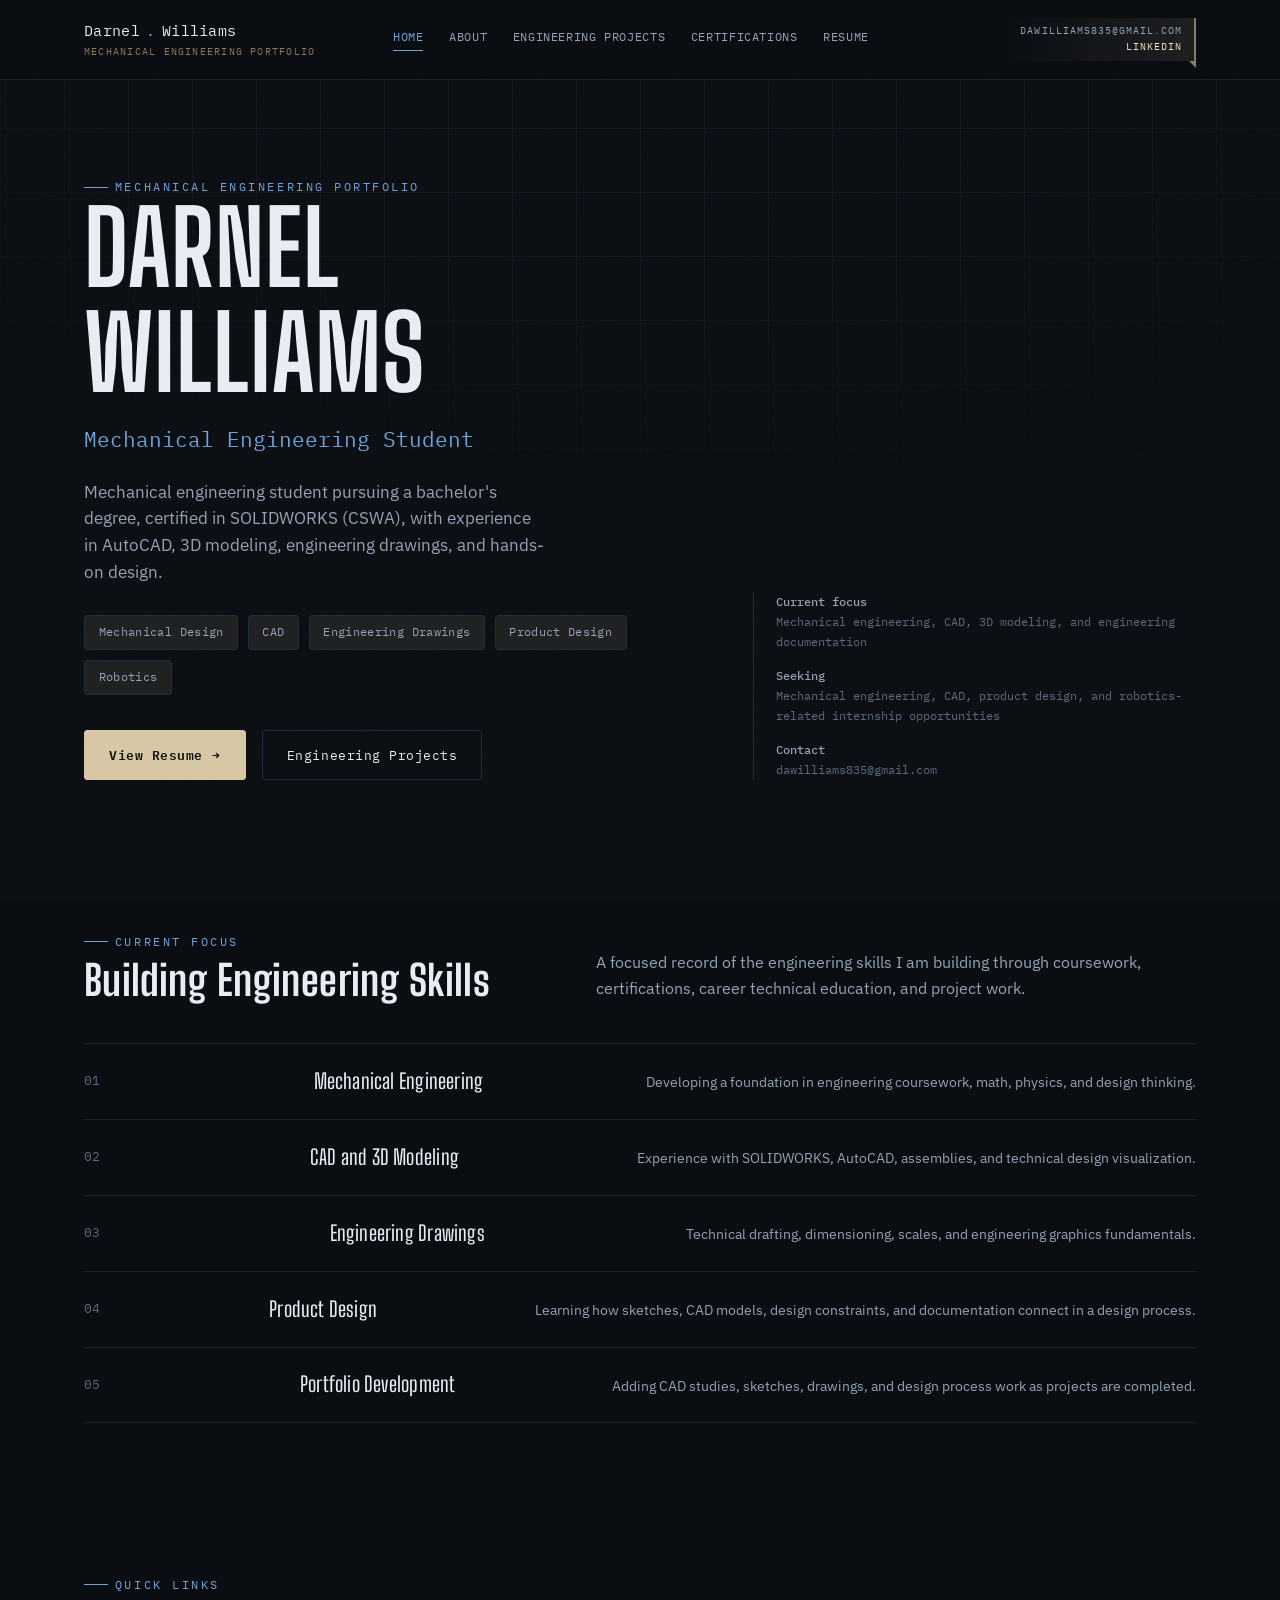
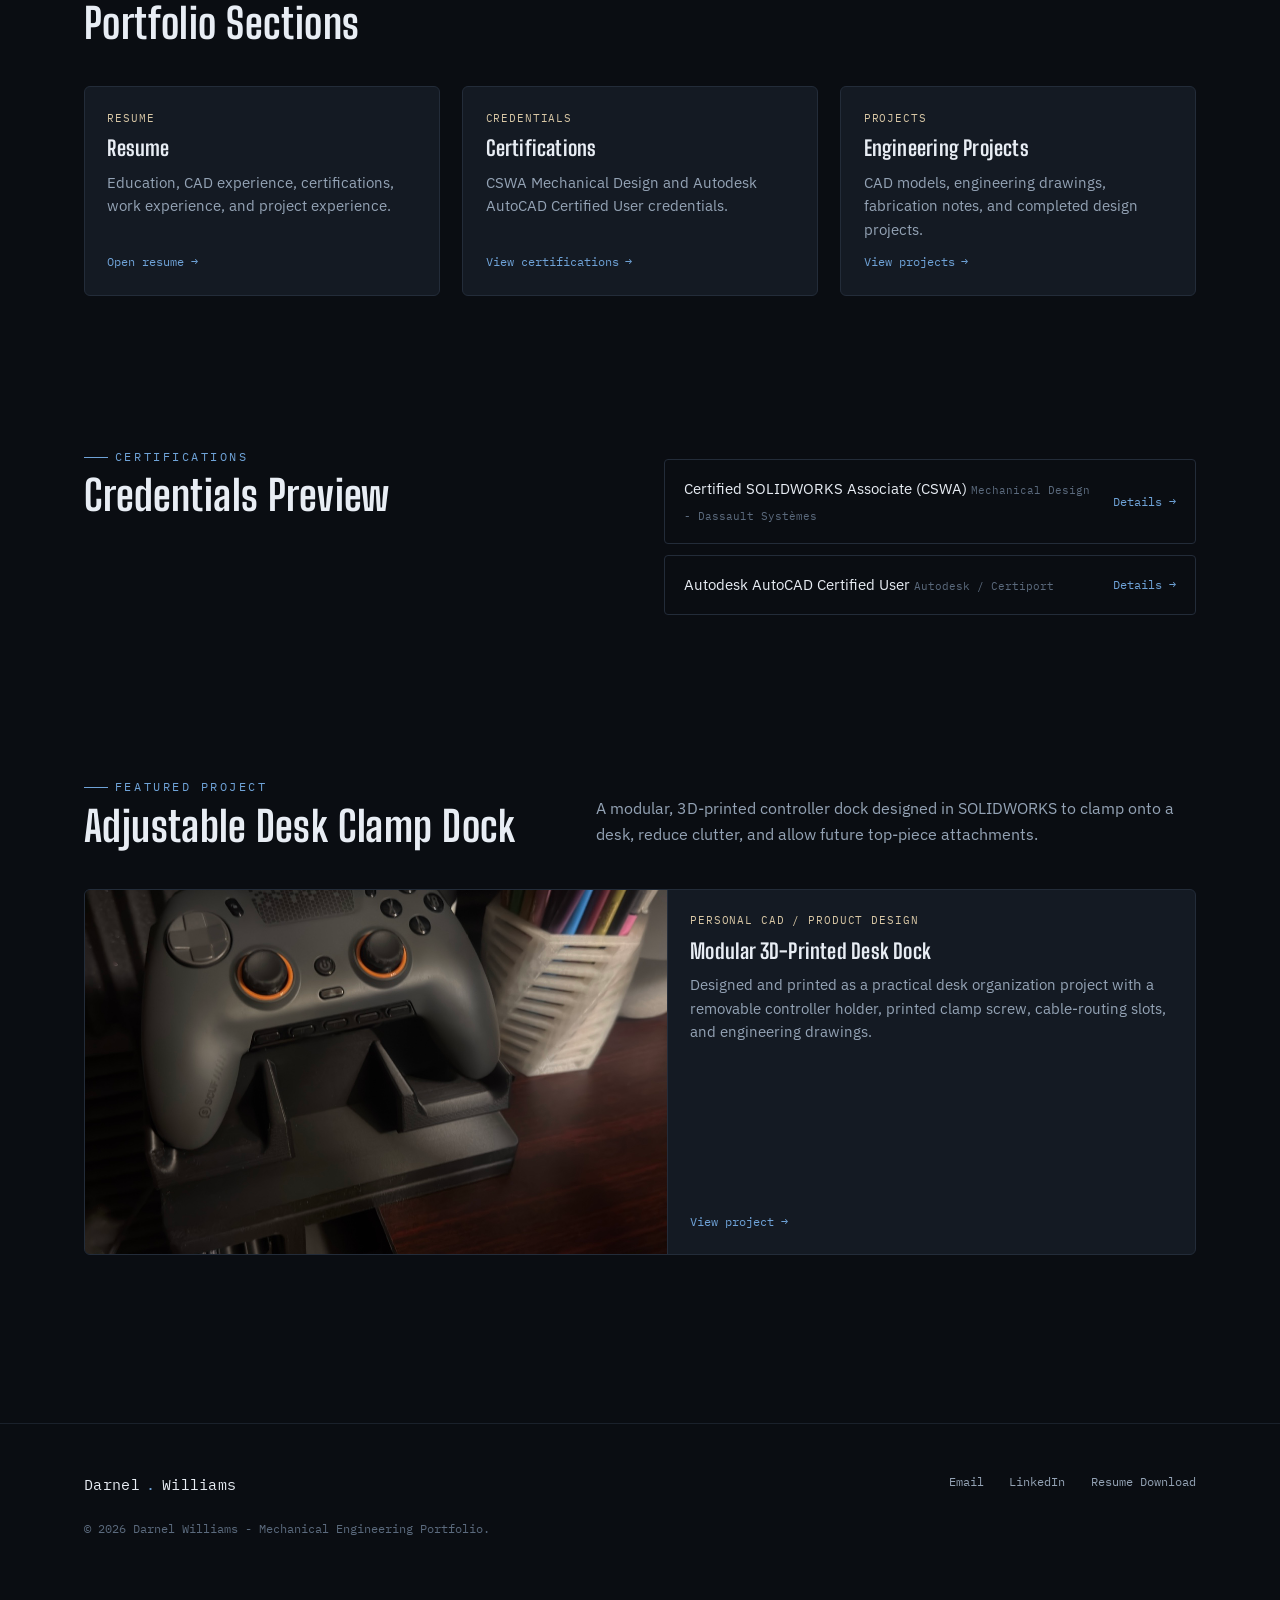
==== index.html @ c531fd27 "Enlarge project showcase images" ====
<!DOCTYPE html>
<html lang="en">
<head>
  <meta charset="UTF-8" />
  <meta name="viewport" content="width=device-width, initial-scale=1.0" />
  <title>Darnel Williams - Mechanical Engineering Portfolio</title>
  <meta name="description" content="Mechanical engineering student portfolio for Darnel Williams, focused on CAD, mechanical design, engineering drawings, product design, and robotics." />
  <link rel="preconnect" href="https://fonts.googleapis.com" />
  <link rel="preconnect" href="https://fonts.gstatic.com" crossorigin />
  <link href="https://fonts.googleapis.com/css2?family=Big+Shoulders:wght@500;600;700&family=IBM+Plex+Sans:wght@400;500;600&family=IBM+Plex+Mono:wght@400;500&display=swap" rel="stylesheet" />
  <link rel="stylesheet" href="css/style.css?v=20260726-project-gallery-2" />
</head>
<body>
  <div class="scroll-progress"></div>

  <header class="site-header">
    <div class="container nav">
      <a class="nav-brand" href="index.html">
        <span class="nav-mark">Darnel<span class="dot">.</span>Williams</span>
        <span class="nav-subtitle">Mechanical Engineering Portfolio</span>
      </a>
      <div class="nav-contact" aria-label="Contact links">
        <a href="mailto:dawilliams835@gmail.com">dawilliams835@gmail.com</a>
        <a href="https://linkedin.com/in/darnelwilliams030106/" target="_blank" rel="noopener">LinkedIn</a>
      </div>
      <nav class="nav-links" id="nav-links">
        <a href="index.html">Home</a>
        <a href="about.html">About</a>
        <a href="projects.html">Engineering Projects</a>
        <a href="certifications.html">Certifications</a>
        <a href="resume.html">Resume</a>
      </nav>
      <button class="nav-toggle" aria-label="Toggle navigation" aria-expanded="false">
        <svg width="18" height="18" viewBox="0 0 18 18" fill="none"><path d="M1 4H17M1 9H17M1 14H17" stroke="currentColor" stroke-width="1.5"/></svg>
      </button>
    </div>
  </header>

  <main>
    <section class="hero">
      <div class="container hero-grid">
        <div>
          <span class="eyebrow reveal">Mechanical Engineering Portfolio</span>
          <h1 class="hero-name reveal reveal-delay-1">Darnel<br />Williams</h1>
          <p class="hero-role reveal reveal-delay-2">Mechanical Engineering Student</p>
          <p class="hero-desc reveal reveal-delay-2">Mechanical engineering student pursuing a bachelor's degree, certified in SOLIDWORKS (CSWA), with experience in AutoCAD, 3D modeling, engineering drawings, and hands-on design.</p>
          <div class="hero-interests reveal reveal-delay-3">
            <span class="chip">Mechanical Design</span>
            <span class="chip">CAD</span>
            <span class="chip">Engineering Drawings</span>
            <span class="chip">Product Design</span>
            <span class="chip">Robotics</span>
          </div>
          <div class="hero-actions reveal reveal-delay-3">
            <a href="resume.html" class="btn btn-primary">View Resume <span class="btn-arrow">&rarr;</span></a>
            <a href="projects.html" class="btn">Engineering Projects</a>
          </div>
        </div>
        <div class="hero-meta reveal reveal-delay-4">
          <div><strong>Current focus</strong>Mechanical engineering, CAD, 3D modeling, and engineering documentation</div>
          <div><strong>Seeking</strong>Mechanical engineering, CAD, product design, and robotics-related internship opportunities</div>
          <div><strong>Contact</strong><a href="mailto:dawilliams835@gmail.com">dawilliams835@gmail.com</a></div>
        </div>
      </div>
    </section>

    <section class="section">
      <div class="container">
        <div class="section-head reveal">
          <div>
            <span class="eyebrow">Current Focus</span>
            <h2 class="section-title">Building Engineering Skills</h2>
          </div>
          <p class="section-lede">A focused record of the engineering skills I am building through coursework, certifications, career technical education, and project work.</p>
        </div>
        <div class="skill-list">
          <div class="skill-row reveal">
            <span class="skill-index">01</span>
            <span class="skill-name">Mechanical Engineering</span>
            <span class="skill-desc">Developing a foundation in engineering coursework, math, physics, and design thinking.</span>
          </div>
          <div class="skill-row reveal">
            <span class="skill-index">02</span>
            <span class="skill-name">CAD and 3D Modeling</span>
            <span class="skill-desc">Experience with SOLIDWORKS, AutoCAD, assemblies, and technical design visualization.</span>
          </div>
          <div class="skill-row reveal">
            <span class="skill-index">03</span>
            <span class="skill-name">Engineering Drawings</span>
            <span class="skill-desc">Technical drafting, dimensioning, scales, and engineering graphics fundamentals.</span>
          </div>
          <div class="skill-row reveal">
            <span class="skill-index">04</span>
            <span class="skill-name">Product Design</span>
            <span class="skill-desc">Learning how sketches, CAD models, design constraints, and documentation connect in a design process.</span>
          </div>
          <div class="skill-row reveal">
            <span class="skill-index">05</span>
            <span class="skill-name">Portfolio Development</span>
            <span class="skill-desc">Adding CAD studies, sketches, drawings, and design process work as projects are completed.</span>
          </div>
        </div>
      </div>
    </section>

    <section class="section">
      <div class="container">
        <div class="section-head reveal">
          <div>
            <span class="eyebrow">Quick Links</span>
            <h2 class="section-title">Portfolio Sections</h2>
          </div>
        </div>
        <div class="card-grid">
          <a class="card reveal" href="resume.html">
            <div class="card-body">
              <span class="card-tag">Resume</span>
              <h3 class="card-title">Resume</h3>
              <p class="card-text">Education, CAD experience, certifications, work experience, and project experience.</p>
              <span class="card-link">Open resume <span class="btn-arrow">&rarr;</span></span>
            </div>
          </a>
          <a class="card reveal reveal-delay-1" href="certifications.html">
            <div class="card-body">
              <span class="card-tag">Credentials</span>
              <h3 class="card-title">Certifications</h3>
              <p class="card-text">CSWA Mechanical Design and Autodesk AutoCAD Certified User credentials.</p>
              <span class="card-link">View certifications <span class="btn-arrow">&rarr;</span></span>
            </div>
          </a>
          <a class="card reveal reveal-delay-2" href="projects.html">
            <div class="card-body">
              <span class="card-tag">Projects</span>
              <h3 class="card-title">Engineering Projects</h3>
              <p class="card-text">CAD models, engineering drawings, fabrication notes, and completed design projects.</p>
              <span class="card-link">View projects <span class="btn-arrow">&rarr;</span></span>
            </div>
          </a>
        </div>
      </div>
    </section>

    <section class="section">
      <div class="container two-col">
        <div class="reveal">
          <span class="eyebrow">Certifications</span>
          <h2 class="section-title">Credentials Preview</h2>
        </div>
        <div class="download-list reveal reveal-delay-1">
          <a class="download-row" href="certifications.html">
            <span>
              <span class="download-name">Certified SOLIDWORKS Associate (CSWA)</span>
              <span class="download-meta">Mechanical Design - Dassault Syst&egrave;mes</span>
            </span>
            <span class="download-link">Details &rarr;</span>
          </a>
          <a class="download-row" href="certifications.html">
            <span>
              <span class="download-name">Autodesk AutoCAD Certified User</span>
              <span class="download-meta">Autodesk / Certiport</span>
            </span>
            <span class="download-link">Details &rarr;</span>
          </a>
        </div>
      </div>
    </section>

    <section class="section">
      <div class="container">
        <div class="section-head reveal">
          <div>
            <span class="eyebrow">Featured Project</span>
            <h2 class="section-title">Adjustable Desk Clamp Dock</h2>
          </div>
          <p class="section-lede">A modular, 3D-printed controller dock designed in SOLIDWORKS to clamp onto a desk, reduce clutter, and allow future top-piece attachments.</p>
        </div>
        <a class="card project-card-wide reveal" href="projects.html">
          <div class="card-media">
            <img src="assets/images/projects/adjustable-desk-clamp-dock/controller-dock-in-use.jpeg" alt="3D printed adjustable desk clamp dock holding a game controller" />
          </div>
          <div class="card-body">
            <span class="card-tag">Personal CAD / Product Design</span>
            <h3 class="card-title">Modular 3D-Printed Desk Dock</h3>
            <p class="card-text">Designed and printed as a practical desk organization project with a removable controller holder, printed clamp screw, cable-routing slots, and engineering drawings.</p>
            <span class="card-link">View project <span class="btn-arrow">&rarr;</span></span>
          </div>
        </a>
      </div>
    </section>
  </main>

  <footer class="site-footer">
    <div class="container footer-grid">
      <div>
        <div class="nav-mark">Darnel<span class="dot">.</span>Williams</div>
        <p class="footer-note">&copy; <span id="year"></span> Darnel Williams - Mechanical Engineering Portfolio.</p>
      </div>
      <div class="footer-links">
        <a href="mailto:dawilliams835@gmail.com">Email</a>
        <a href="https://linkedin.com/in/darnelwilliams030106/" target="_blank" rel="noopener">LinkedIn</a>
        <a href="assets/resume/resume.pdf?v=20260710-kcc-update" download>Resume Download</a>
      </div>
    </div>
  </footer>

  <script src="js/main.js?v=20260726-project-gallery-2"></script>
  <script>document.getElementById("year").textContent = new Date().getFullYear();</script>
</body>
</html>
---- css/style.css ----
/* ============================================================
   Portfolio design system
   Fonts: Big Shoulders (display/technical), IBM Plex Sans (body),
          IBM Plex Mono (labels, data, code)
   ============================================================ */

:root {
  --bg: #0a0d12;
  --bg-raised: #10141b;
  --bg-panel: #141a23;
  --bg-panel-hover: #182029;
  --border: #232c39;
  --border-soft: #1a212b;
  --text: #e8edf4;
  --text-dim: #94a3b5;
  --text-faint: #5b6a7d;
  --accent: #6fa3d8;
  --accent-bright: #9cc4ec;
  --accent-dim: #35526e;
  --accent-wash: rgba(111, 163, 216, 0.08);
  --accent-wash-strong: rgba(111, 163, 216, 0.16);
  --sand: #d8c7a5;
  --sand-bright: #efe1c5;
  --sand-dim: #8d7b5d;
  --sand-wash: rgba(216, 199, 165, 0.1);
  --amber: #d3a86a;
  --danger: #d87f7f;

  --font-display: "Big Shoulders", "Arial Narrow", sans-serif;
  --font-body: "IBM Plex Sans", -apple-system, sans-serif;
  --font-mono: "IBM Plex Mono", "SFMono-Regular", monospace;

  --max-width: 1240px;
  --gutter: clamp(1.5rem, 5vw, 4rem);

  --ease: cubic-bezier(0.16, 1, 0.3, 1);
}

* { box-sizing: border-box; }
html { scroll-behavior: smooth; }

body {
  margin: 0;
  background: var(--bg);
  color: var(--text);
  font-family: var(--font-body);
  font-size: 16px;
  line-height: 1.6;
  -webkit-font-smoothing: antialiased;
  overflow-x: hidden;
}
body.lightbox-open { overflow: hidden; }

/* Fixed blueprint grid + grain overlay */
body::before {
  content: "";
  position: fixed;
  inset: 0;
  z-index: 0;
  pointer-events: none;
  background-image:
    linear-gradient(var(--border-soft) 1px, transparent 1px),
    linear-gradient(90deg, var(--border-soft) 1px, transparent 1px);
  background-size: 64px 64px;
  mask-image: radial-gradient(ellipse 90% 70% at 50% 0%, black 40%, transparent 85%);
  opacity: 0.5;
}

body::after {
  content: "";
  position: fixed;
  inset: 0;
  z-index: 1;
  pointer-events: none;
  opacity: 0.035;
  background-image: url("data:image/svg+xml,%3Csvg xmlns='http://www.w3.org/2000/svg' width='120' height='120'%3E%3Cfilter id='n'%3E%3CfeTurbulence type='fractalNoise' baseFrequency='0.9' numOctaves='2' stitchTiles='stitch'/%3E%3C/filter%3E%3Crect width='100%25' height='100%25' filter='url(%23n)'/%3E%3C/svg%3E");
}

::selection { background: var(--accent-dim); color: var(--text); }

a { color: inherit; text-decoration: none; }

h1, h2, h3, h4 {
  font-family: var(--font-display);
  font-weight: 600;
  letter-spacing: 0.01em;
  margin: 0;
  line-height: 1.02;
}

p { margin: 0; }

img { max-width: 100%; display: block; }

.container {
  max-width: var(--max-width);
  margin: 0 auto;
  padding-inline: var(--gutter);
  position: relative;
  z-index: 2;
}

/* ---------- Utility ---------- */
.eyebrow {
  display: inline-flex;
  align-items: center;
  gap: 0.6em;
  font-family: var(--font-mono);
  font-size: 0.72rem;
  letter-spacing: 0.22em;
  text-transform: uppercase;
  color: var(--accent);
}
.eyebrow::before {
  content: "";
  width: 24px;
  height: 1px;
  background: var(--accent);
  display: inline-block;
}

.text-dim { color: var(--text-dim); }

.reveal {
  opacity: 0;
  transform: translateY(18px);
  transition: opacity 0.7s var(--ease), transform 0.7s var(--ease);
}
.reveal.is-visible { opacity: 1; transform: translateY(0); }
.reveal-delay-1 { transition-delay: 0.08s; }
.reveal-delay-2 { transition-delay: 0.16s; }
.reveal-delay-3 { transition-delay: 0.24s; }
.reveal-delay-4 { transition-delay: 0.32s; }

/* ---------- Buttons ---------- */
.btn {
  display: inline-flex;
  align-items: center;
  gap: 0.6rem;
  font-family: var(--font-mono);
  font-size: 0.82rem;
  letter-spacing: 0.04em;
  padding: 0.85rem 1.5rem;
  border-radius: 3px;
  border: 1px solid var(--border);
  background: transparent;
  color: var(--text);
  cursor: pointer;
  transition: border-color 0.3s var(--ease), background 0.3s var(--ease), transform 0.2s var(--ease);
  white-space: nowrap;
}
.btn:hover { border-color: var(--accent); background: var(--accent-wash); transform: translateY(-1px); }
.btn:active { transform: translateY(0); }
.btn-primary { background: var(--sand); border-color: var(--sand); color: #11100d; font-weight: 600; }
.btn-primary:hover { background: var(--sand-bright); border-color: var(--sand-bright); }
.btn-arrow { transition: transform 0.3s var(--ease); }
.btn:hover .btn-arrow { transform: translateX(3px); }

/* ---------- Nav ---------- */
.site-header {
  position: sticky;
  top: 0;
  z-index: 50;
  backdrop-filter: blur(14px);
  background: rgba(10, 13, 18, 0.72);
  border-bottom: 1px solid var(--border-soft);
}
.nav {
  display: grid;
  grid-template-columns: minmax(190px, 0.75fr) minmax(420px, 1.35fr) minmax(220px, 0.8fr);
  grid-template-areas: "brand links contact";
  align-items: center;
  column-gap: clamp(1rem, 2.4vw, 2.2rem);
  padding-block: 1.1rem;
}
.nav-mark {
  font-family: var(--font-mono);
  font-size: 0.95rem;
  letter-spacing: 0.02em;
  display: flex;
  align-items: baseline;
  gap: 0.4rem;
}
.nav-mark .dot { color: var(--accent); }
.nav-brand {
  grid-area: brand;
  display: flex;
  flex-direction: column;
  gap: 0.15rem;
}
.nav-subtitle {
  font-family: var(--font-mono);
  font-size: 0.64rem;
  letter-spacing: 0.12em;
  text-transform: uppercase;
  color: var(--sand-dim);
}
.nav-contact {
  grid-area: contact;
  justify-self: end;
  position: relative;
  display: flex;
  flex-direction: column;
  gap: 0.2rem;
  font-family: var(--font-mono);
  font-size: 0.64rem;
  letter-spacing: 0.1em;
  text-transform: uppercase;
  color: var(--sand-bright);
  line-height: 1.25;
  text-align: right;
  padding: 0.46rem 0.75rem 0.46rem 1rem;
  border-right: 2px solid var(--sand-dim);
  background: linear-gradient(90deg, transparent, var(--sand-wash));
}
.nav-contact::before {
  content: "";
  position: absolute;
  right: -2px;
  bottom: -7px;
  border-top: 7px solid var(--sand-dim);
  border-left: 7px solid transparent;
}
.nav-contact a {
  transition: color 0.25s;
  white-space: nowrap;
}
.nav-contact a:first-child { color: var(--text-dim); }
.nav-contact a:last-child { color: var(--sand-bright); }
.nav-contact a:hover { color: var(--text); }
.nav-links {
  grid-area: links;
  display: flex;
  justify-content: center;
  gap: clamp(1rem, 2vw, 2.1rem);
  font-family: var(--font-mono);
  font-size: 0.78rem;
  letter-spacing: 0.05em;
  text-transform: uppercase;
}
.nav-links a {
  position: relative;
  color: var(--text-dim);
  padding-bottom: 4px;
  transition: color 0.25s;
}
.nav-links a::after {
  content: "";
  position: absolute;
  left: 0; bottom: 0;
  width: 0; height: 1px;
  background: var(--accent);
  transition: width 0.3s var(--ease);
}
.nav-links a:hover { color: var(--text); }
.nav-links a:hover::after { width: 100%; }
.nav-links a.active { color: var(--accent); }
.nav-links a.active::after { width: 100%; }

.nav-toggle {
  display: none;
  background: none;
  border: 1px solid var(--border);
  border-radius: 3px;
  width: 40px; height: 40px;
  color: var(--text);
  cursor: pointer;
  align-items: center;
  justify-content: center;
}

@media (max-width: 860px) {
  .site-header {
    z-index: 1000;
    background: rgba(10, 13, 18, 0.94);
  }
  .nav-backdrop {
    position: fixed;
    z-index: 900;
    top: var(--nav-menu-top, 112px);
    right: 0;
    bottom: 0;
    left: 0;
    pointer-events: none;
    opacity: 0;
    background: rgba(10, 13, 18, 0.62);
    background-image:
      linear-gradient(rgba(26, 33, 43, 0.58) 1px, transparent 1px),
      linear-gradient(90deg, rgba(26, 33, 43, 0.58) 1px, transparent 1px);
    background-size: 64px 64px;
    backdrop-filter: blur(18px) saturate(120%);
    -webkit-backdrop-filter: blur(18px) saturate(120%);
    transition: opacity 0.25s var(--ease);
  }
  .nav-backdrop.open {
    pointer-events: auto;
    opacity: 1;
  }
  .nav-toggle { display: flex; }
  body.nav-open { overflow: hidden; }
  body.nav-open .site-header { background: #0a0d12; }
  .nav {
    display: flex;
    align-items: flex-start;
    gap: 1rem;
  }
  .nav-contact {
    order: 3;
    width: 100%;
    flex-direction: row;
    flex-wrap: wrap;
    margin: -0.4rem 0 0;
    font-size: 0.66rem;
    text-align: left;
    border-right: 0;
    border-left: 2px solid var(--sand-dim);
    padding-left: 0.75rem;
  }
  .nav-contact::before { display: none; }
  .nav-links {
    position: fixed;
    z-index: 1001;
    top: var(--nav-menu-top, 112px);
    right: 0;
    bottom: 0;
    left: 0;
    background: transparent;
    backdrop-filter: blur(18px);
    -webkit-backdrop-filter: blur(18px);
    flex-direction: column;
    justify-content: flex-start;
    align-items: flex-start;
    padding: 2rem var(--gutter);
    gap: 1.6rem;
    font-size: 1.1rem;
    transform: translateX(100%);
    transition: transform 0.4s var(--ease);
    border-top: 1px solid var(--border);
    box-shadow: -18px 0 60px rgba(0, 0, 0, 0.45);
  }
  .nav-links a {
    width: 100%;
    padding: 0.9rem 1rem;
    position: relative;
    z-index: 2;
    border: 1px solid var(--border);
    border-radius: 6px;
    background: rgba(20, 26, 35, 0.88);
    box-shadow: 0 14px 32px rgba(0, 0, 0, 0.32);
  }
  .nav-links.open { transform: translateX(0); }
}

/* ---------- Footer ---------- */
.site-footer {
  border-top: 1px solid var(--border-soft);
  padding-block: 3rem;
  margin-top: 6rem;
}
.footer-grid {
  display: flex;
  flex-wrap: wrap;
  gap: 2rem;
  justify-content: space-between;
  align-items: flex-start;
}
.footer-links {
  display: flex;
  gap: 1.6rem;
  font-family: var(--font-mono);
  font-size: 0.78rem;
  color: var(--text-dim);
}
.footer-links a:hover { color: var(--accent); }
.footer-note {
  font-family: var(--font-mono);
  font-size: 0.72rem;
  color: var(--text-faint);
  margin-top: 1.5rem;
}

/* ---------- Hero ---------- */
.hero {
  padding-top: clamp(4rem, 10vh, 7rem);
  padding-bottom: clamp(3rem, 8vh, 5rem);
  position: relative;
}
.hero-grid {
  display: grid;
  grid-template-columns: 1.4fr 1fr;
  gap: 3rem;
  align-items: end;
}
.hero-name {
  font-size: clamp(3.2rem, 8vw, 6.4rem);
  text-transform: uppercase;
  letter-spacing: 0.01em;
}
.hero-role {
  font-family: var(--font-mono);
  font-size: clamp(1rem, 2vw, 1.3rem);
  color: var(--accent);
  margin-top: 1.1rem;
}
.hero-desc {
  max-width: 46ch;
  color: var(--text-dim);
  margin-top: 1.4rem;
  font-size: 1.05rem;
}
.hero-interests {
  display: flex;
  flex-wrap: wrap;
  gap: 0.6rem;
  margin-top: 1.8rem;
}
.chip {
  font-family: var(--font-mono);
  font-size: 0.74rem;
  letter-spacing: 0.03em;
  padding: 0.45rem 0.85rem;
  border: 1px solid var(--border);
  border-radius: 3px;
  color: var(--text-dim);
  background: var(--sand-wash);
  transition: border-color 0.25s, color 0.25s;
}
.chip:hover { border-color: var(--sand); color: var(--sand-bright); }
.hero-actions {
  display: flex;
  gap: 1rem;
  margin-top: 2.2rem;
  flex-wrap: wrap;
}
.hero-meta {
  font-family: var(--font-mono);
  font-size: 0.78rem;
  color: var(--text-faint);
  border-left: 1px solid var(--border);
  padding-left: 1.4rem;
  display: flex;
  flex-direction: column;
  gap: 0.9rem;
}
.hero-meta strong { color: var(--text-dim); display: block; font-weight: 500; }

@media (max-width: 860px) {
  .hero-grid { grid-template-columns: 1fr; }
  .hero-meta { border-left: none; border-top: 1px solid var(--border); padding-left: 0; padding-top: 1.2rem; flex-direction: row; flex-wrap: wrap; gap: 1.6rem; }
}

/* ---------- Section shells ---------- */
section { position: relative; z-index: 2; }
.section {
  padding-block: clamp(3.5rem, 8vh, 6rem);
}
.section-head {
  display: flex;
  justify-content: space-between;
  align-items: flex-end;
  gap: 2rem;
  margin-bottom: 2.6rem;
  flex-wrap: wrap;
}
.section-title {
  font-size: clamp(1.9rem, 3.4vw, 2.6rem);
  margin-top: 0.5rem;
}
.section-lede {
  max-width: 60ch;
  color: var(--text-dim);
}

/* ---------- Cards / grid ---------- */
.card-grid {
  display: grid;
  grid-template-columns: repeat(auto-fill, minmax(300px, 1fr));
  gap: 1.4rem;
}
.card {
  background: var(--bg-panel);
  border: 1px solid var(--border);
  border-radius: 6px;
  overflow: hidden;
  transition: transform 0.35s var(--ease), border-color 0.35s var(--ease), box-shadow 0.35s var(--ease);
  display: flex;
  flex-direction: column;
}
.card:hover {
  transform: translateY(-4px);
  border-color: var(--accent-dim);
  box-shadow: 0 20px 40px -20px rgba(0,0,0,0.5);
}
.card-media {
  aspect-ratio: 16/10;
  background: var(--bg-raised);
  border-bottom: 1px solid var(--border);
  overflow: hidden;
  position: relative;
}
.card-media img { width: 100%; height: 100%; object-fit: cover; transition: transform 0.6s var(--ease); }
.card:hover .card-media img { transform: scale(1.05); }
.card-media-empty {
  width: 100%;
  height: 100%;
  display: grid;
  place-items: center;
  font-family: var(--font-mono);
  font-size: 0.8rem;
  color: var(--text-faint);
}
.card-body { padding: 1.4rem; display: flex; flex-direction: column; gap: 0.7rem; flex: 1; }
.card-tag {
  font-family: var(--font-mono);
  font-size: 0.68rem;
  letter-spacing: 0.08em;
  text-transform: uppercase;
  color: var(--sand);
}
.card-title { font-size: 1.3rem; }
.card-text { color: var(--text-dim); font-size: 0.92rem; flex: 1; }
.card-foot {
  display: flex;
  justify-content: space-between;
  align-items: center;
  margin-top: 0.4rem;
  font-family: var(--font-mono);
  font-size: 0.72rem;
  color: var(--text-faint);
}
.card-link {
  display: inline-flex;
  align-items: center;
  gap: 0.4rem;
  color: var(--accent);
  font-family: var(--font-mono);
  font-size: 0.78rem;
}
.card:hover .card-link .btn-arrow { transform: translateX(3px); }
.project-card-wide {
  display: grid;
  grid-template-columns: minmax(0, 1.05fr) minmax(320px, 0.95fr);
  align-items: stretch;
}
.project-card-wide .card-media {
  min-height: 320px;
  border-bottom: 0;
  border-right: 1px solid var(--border);
}
.project-card-wide .card-body {
  justify-content: center;
}

.tag-row { display: flex; flex-wrap: wrap; gap: 0.4rem; }
.tag-pill {
  font-family: var(--font-mono);
  font-size: 0.66rem;
  letter-spacing: 0.03em;
  padding: 0.25rem 0.55rem;
  border: 1px solid var(--border);
  border-radius: 3px;
  color: var(--text-faint);
}

/* ---------- Skills ---------- */
.skill-list { border-top: 1px solid var(--border-soft); }
.skill-row {
  display: grid;
  grid-template-columns: 2fr 3fr auto;
  gap: 1.5rem;
  align-items: center;
  padding: 1.3rem 0;
  border-bottom: 1px solid var(--border-soft);
  transition: background 0.3s;
}
.skill-row:hover { background: var(--accent-wash); }
.skill-name { font-family: var(--font-display); font-size: 1.3rem; letter-spacing: 0.01em; }
.skill-desc { color: var(--text-dim); font-size: 0.9rem; }
.skill-index { font-family: var(--font-mono); color: var(--text-faint); font-size: 0.8rem; }

@media (max-width: 700px) {
  .skill-row { grid-template-columns: 1fr; gap: 0.4rem; }
}

/* ---------- Filters ---------- */
.filter-bar {
  display: flex;
  flex-wrap: wrap;
  gap: 0.6rem;
  margin-bottom: 2.2rem;
}
.filter-btn {
  font-family: var(--font-mono);
  font-size: 0.74rem;
  letter-spacing: 0.03em;
  padding: 0.5rem 0.95rem;
  border: 1px solid var(--border);
  border-radius: 3px;
  background: transparent;
  color: var(--text-dim);
  cursor: pointer;
  transition: all 0.25s var(--ease);
}
.filter-btn:hover { border-color: var(--accent); color: var(--text); }
.filter-btn.active { background: var(--accent); border-color: var(--accent); color: #061019; font-weight: 600; }

/* ---------- Empty state ---------- */
.empty-state {
  border: 1px dashed var(--border);
  border-radius: 6px;
  padding: 3rem 2rem;
  text-align: center;
  color: var(--text-faint);
  font-size: 0.9rem;
}
.empty-state h3 {
  font-family: var(--font-display);
  color: var(--text);
  font-size: 1.5rem;
  margin-bottom: 0.7rem;
}
.empty-state p {
  color: var(--text-dim);
  max-width: 58ch;
  margin: 0 auto;
}

/* ---------- Page intro (sub-pages) ---------- */
.page-intro { padding-top: clamp(3rem, 8vh, 5rem); padding-bottom: 1rem; }
.page-title { font-size: clamp(2.4rem, 6vw, 4rem); text-transform: uppercase; margin-top: 0.6rem; }
.page-desc { max-width: 60ch; color: var(--text-dim); margin-top: 1.2rem; }

/* ---------- Certification cards ---------- */
.cert-card {
  background: var(--bg-panel);
  border: 1px solid var(--border);
  border-radius: 6px;
  padding: 1.6rem;
  transition: border-color 0.3s, transform 0.3s var(--ease);
  display: flex;
  flex-direction: column;
  gap: 0.9rem;
}
.cert-card:hover { border-color: var(--sand-dim); transform: translateY(-3px); }
.cert-status {
  display: inline-flex;
  align-items: center;
  gap: 0.5rem;
  font-family: var(--font-mono);
  font-size: 0.68rem;
  letter-spacing: 0.06em;
  text-transform: uppercase;
  color: var(--text-faint);
}
.cert-status .dot { width: 6px; height: 6px; border-radius: 50%; background: var(--text-faint); }
.cert-status.earned .dot { background: var(--accent); }
.cert-status.earned { color: var(--accent); }
.cert-status.progress .dot { background: var(--amber); }
.cert-status.progress { color: var(--amber); }
.cert-title { font-family: var(--font-display); font-size: 1.5rem; }
.cert-issuer { font-family: var(--font-mono); font-size: 0.8rem; color: var(--text-dim); }
.cert-meta { font-family: var(--font-mono); font-size: 0.76rem; color: var(--text-faint); }
.cert-desc { color: var(--text-dim); font-size: 0.9rem; }
.cert-foot { display: flex; justify-content: space-between; align-items: center; margin-top: auto; padding-top: 0.6rem; border-top: 1px solid var(--border-soft); font-family: var(--font-mono); font-size: 0.72rem; color: var(--text-faint); }
.cert-badge { min-height: 270px; display: flex; align-items: center; }
.cert-link-disabled { color: var(--text-faint); }
.cert-media {
  width: min(180px, 70%);
  align-self: center;
  margin-bottom: 0.3rem;
  padding: 0.6rem;
  border: 1px solid var(--border-soft);
  border-radius: 6px;
  background: #f7f5ef;
}
.cert-media img {
  width: 100%;
  height: auto;
  object-fit: contain;
}
.cert-media-wide {
  width: 100%;
  max-width: 320px;
  padding: 0.35rem;
}

/* ---------- Drawing / gallery items ---------- */
.gallery-grid {
  display: grid;
  grid-template-columns: repeat(auto-fill, minmax(260px, 1fr));
  gap: 1.2rem;
}
.gallery-item {
  border: 1px solid var(--border);
  border-radius: 6px;
  overflow: hidden;
  background: var(--bg-panel);
}
.gallery-item .media { aspect-ratio: 4/3; background: var(--bg-raised); overflow: hidden; }
.gallery-item img { width: 100%; height: 100%; object-fit: cover; }
.gallery-caption { padding: 0.9rem 1.1rem; display: flex; justify-content: space-between; align-items: center; gap: 0.6rem; }
.gallery-caption .name { font-size: 0.88rem; }
.gallery-caption .dl { font-family: var(--font-mono); font-size: 0.7rem; color: var(--accent); white-space: nowrap; }

.resume-preview {
  display: block;
  width: min(920px, 100%);
  margin-inline: auto;
  padding: clamp(0.6rem, 2vw, 1rem);
  border: 1px solid var(--border);
  border-radius: 6px;
  background: var(--bg-panel);
}
.resume-preview img {
  display: block;
  width: 100%;
  height: auto;
  background: #fff;
  box-shadow: 0 24px 50px rgba(0, 0, 0, 0.32);
}

/* ---------- Timeline (About) ---------- */
.timeline { border-left: 1px solid var(--border); padding-left: 2rem; display: flex; flex-direction: column; gap: 2.4rem; margin-top: 1rem; }
.timeline-item { position: relative; }
.timeline-item::before {
  content: "";
  position: absolute;
  left: -2.02rem;
  top: 0.3rem;
  width: 9px; height: 9px;
  border-radius: 50%;
  background: var(--bg);
  border: 2px solid var(--accent);
}
.timeline-date { font-family: var(--font-mono); font-size: 0.74rem; color: var(--accent); letter-spacing: 0.04em; }
.timeline-title { font-size: 1.25rem; margin-top: 0.4rem; font-family: var(--font-display); }
.timeline-org { color: var(--text-dim); font-size: 0.9rem; margin-top: 0.2rem; }
.timeline-desc { color: var(--text-dim); font-size: 0.92rem; margin-top: 0.5rem; max-width: 60ch; }
.about-split {
  display: grid;
  grid-template-columns: minmax(0, 0.9fr) minmax(0, 1.1fr);
  gap: clamp(2rem, 5vw, 4.5rem);
  align-items: start;
}
.about-split .section-head { margin-bottom: 1.2rem; }

/* ---------- Contact ---------- */
.contact-grid {
  display: grid;
  grid-template-columns: 1fr 1fr;
  gap: 3rem;
}
.contact-list { display: flex; flex-direction: column; }
.contact-row {
  display: flex;
  justify-content: space-between;
  align-items: center;
  padding: 1.3rem 0;
  border-bottom: 1px solid var(--border-soft);
  transition: padding-left 0.3s var(--ease), color 0.3s;
}
.contact-row:hover { padding-left: 0.6rem; color: var(--accent-bright); }
.contact-label { font-family: var(--font-mono); font-size: 0.72rem; color: var(--text-faint); letter-spacing: 0.05em; text-transform: uppercase; }
.contact-value { font-size: 1.05rem; }

.form-field { display: flex; flex-direction: column; gap: 0.5rem; margin-bottom: 1.3rem; }
.form-field label { font-family: var(--font-mono); font-size: 0.72rem; color: var(--text-faint); letter-spacing: 0.05em; text-transform: uppercase; }
.form-field input, .form-field textarea {
  background: var(--bg-panel);
  border: 1px solid var(--border);
  border-radius: 4px;
  padding: 0.85rem 1rem;
  color: var(--text);
  font-family: var(--font-body);
  font-size: 0.95rem;
  transition: border-color 0.25s;
}
.form-field input:focus, .form-field textarea:focus { outline: none; border-color: var(--accent); }
.form-field textarea { resize: vertical; min-height: 130px; }
.form-note { font-family: var(--font-mono); font-size: 0.72rem; color: var(--text-faint); margin-top: 0.8rem; }
.form-success { display: none; border: 1px solid var(--accent-dim); background: var(--accent-wash); border-radius: 4px; padding: 1.1rem 1.2rem; font-family: var(--font-mono); font-size: 0.85rem; color: var(--accent-bright); margin-top: 1.2rem; }
.form-success.show { display: block; }

@media (max-width: 860px) {
  .contact-grid { grid-template-columns: 1fr; }
}

/* ---------- Project detail template ---------- */
.project-hero {
  padding-top: clamp(3rem, 8vh, 5rem);
  display: grid;
  grid-template-columns: 1.3fr 1fr;
  gap: 3rem;
  align-items: start;
}
.project-hero-media {
  margin: 0;
  aspect-ratio: 4/3;
  background: var(--bg-panel);
  border: 1px solid var(--border);
  border-radius: 6px;
  overflow: hidden;
}
.project-hero-media img { width: 100%; height: 100%; object-fit: cover; }
.project-feature {
  max-width: 1380px;
  display: grid;
  grid-template-columns: minmax(360px, 0.72fr) minmax(620px, 1.28fr);
  gap: clamp(2rem, 4vw, 3.6rem);
  align-items: center;
}
.project-visual-stack {
  display: grid;
  grid-template-columns: minmax(0, 1fr) minmax(210px, 0.5fr);
  gap: 1.2rem;
  align-items: stretch;
}
.project-visual-stack .project-hero-media {
  aspect-ratio: auto;
  display: flex;
  flex-direction: column;
  gap: 0.45rem;
  overflow: visible;
  border: 0;
  background: transparent;
}
.project-feature .project-main-media {
  min-height: 0;
}
.project-visual-stack .image-zoom {
  flex: 1;
  min-height: 0;
  border: 1px solid var(--border);
  border-radius: 6px;
  background: var(--bg-panel);
}
.project-side-media {
  display: grid;
  gap: 1.05rem;
}
.project-main-media .image-zoom {
  aspect-ratio: 4/3;
}
.project-side-media .image-zoom {
  aspect-ratio: 16/10;
}
.project-hero-media.media-contain img {
  object-fit: contain;
  padding: 0.35rem;
  background: #f6f4ef;
}
.project-visual-stack figcaption {
  font-family: var(--font-mono);
  font-size: 0.66rem;
  letter-spacing: 0.06em;
  text-transform: uppercase;
  color: var(--text-faint);
  line-height: 1.3;
}
.image-zoom {
  appearance: none;
  border: 0;
  border-radius: inherit;
  display: block;
  position: relative;
  width: 100%;
  height: 100%;
  padding: 0;
  background: transparent;
  color: inherit;
  cursor: zoom-in;
  overflow: hidden;
}
.image-zoom:focus-visible {
  outline: 2px solid var(--accent);
  outline-offset: -3px;
}
.image-lightbox {
  position: fixed;
  inset: 0;
  z-index: 2000;
  display: none;
  place-items: center;
  padding: clamp(1rem, 4vw, 2.5rem);
  background: rgba(4, 6, 9, 0.86);
  backdrop-filter: blur(14px);
  -webkit-backdrop-filter: blur(14px);
}
.image-lightbox.open { display: grid; }
.image-lightbox-panel {
  width: min(1120px, 100%);
  max-height: 92vh;
  display: grid;
  gap: 0.85rem;
}
.image-lightbox img {
  width: 100%;
  max-height: 82vh;
  object-fit: contain;
  border: 1px solid var(--border);
  border-radius: 6px;
  background: var(--bg-panel);
  box-shadow: 0 28px 70px rgba(0, 0, 0, 0.55);
}
.image-lightbox-caption {
  color: var(--text-dim);
  font-size: 0.9rem;
}
.image-lightbox-close {
  position: absolute;
  top: 1rem;
  right: 1rem;
  width: 42px;
  height: 42px;
  border: 1px solid var(--border);
  border-radius: 4px;
  background: rgba(20, 26, 35, 0.92);
  color: var(--text);
  font-size: 1.4rem;
  line-height: 1;
  cursor: pointer;
}
.image-lightbox-close:hover { border-color: var(--accent); }
.profile-photo {
  display: grid;
  place-items: center;
  aspect-ratio: 3/4;
  width: min(310px, 100%);
  max-height: 465px;
  justify-self: center;
}
.profile-photo img {
  width: 100%;
  height: 100%;
  object-fit: contain;
  object-position: center;
  background: #111722;
}
.project-facts { border-top: 1px solid var(--border-soft); margin-top: 1.6rem; padding-top: 1.2rem; display: flex; flex-direction: column; gap: 0.9rem; }
.project-fact { display: flex; justify-content: space-between; font-size: 0.88rem; }
.project-fact .k { font-family: var(--font-mono); color: var(--text-faint); text-transform: uppercase; letter-spacing: 0.04em; font-size: 0.7rem; }
.project-fact .v { color: var(--text-dim); text-align: right; }

.project-media-grid {
  display: grid;
  grid-template-columns: repeat(auto-fit, minmax(260px, 1fr));
  gap: 1.2rem;
  margin-top: 1.4rem;
}
.project-media-item {
  margin: 0;
  border: 1px solid var(--border);
  border-radius: 6px;
  overflow: hidden;
  background: var(--bg-panel);
}
.project-media-item img {
  width: 100%;
  aspect-ratio: 4/3;
  object-fit: cover;
  background: var(--bg-raised);
}
.project-media-item.media-contain img {
  object-fit: contain;
  padding: 0.8rem;
  background: #f6f4ef;
}
.project-media-item figcaption {
  padding: 0.9rem 1rem;
  color: var(--text-dim);
  font-size: 0.86rem;
}

.detail-section { padding-block: clamp(2.6rem, 6vh, 4rem); border-top: 1px solid var(--border-soft); }
.detail-section:first-of-type { border-top: none; }
.detail-label { font-family: var(--font-mono); font-size: 0.72rem; letter-spacing: 0.12em; text-transform: uppercase; color: var(--accent); }
.detail-title { font-size: clamp(1.5rem, 3vw, 2rem); margin-top: 0.6rem; }
.detail-body { color: var(--text-dim); max-width: 74ch; margin-top: 1.1rem; }
.detail-body p + p { margin-top: 1rem; }
.detail-list { color: var(--text-dim); margin-top: 1.1rem; padding-left: 1.2rem; display: flex; flex-direction: column; gap: 0.5rem; }

.two-col { display: grid; grid-template-columns: 1fr 1fr; gap: 3rem; }
@media (max-width: 860px) {
  .project-hero { grid-template-columns: 1fr; }
  .project-feature,
  .project-card-wide {
    grid-template-columns: 1fr;
  }
  .project-feature {
    max-width: var(--max-width);
  }
  .project-visual-stack {
    grid-template-columns: 1fr;
    width: 100%;
    min-width: 0;
  }
  .project-side-media {
    grid-template-columns: 1fr 1fr;
    width: 100%;
    min-width: 0;
  }
  .project-visual-stack .project-hero-media {
    width: 100%;
    min-width: 0;
    aspect-ratio: auto;
  }
  .project-feature .project-main-media {
    min-height: 0;
  }
  .project-card-wide .card-media {
    min-height: 0;
    border-right: 0;
    border-bottom: 1px solid var(--border);
  }
  .two-col { grid-template-columns: 1fr; gap: 1.5rem; }
  .about-split { grid-template-columns: 1fr; }
}

.download-list { display: flex; flex-direction: column; margin-top: 1.2rem; }
.download-row {
  display: flex;
  justify-content: space-between;
  align-items: center;
  padding: 1rem 1.2rem;
  border: 1px solid var(--border);
  border-radius: 4px;
  margin-bottom: 0.7rem;
  transition: border-color 0.25s, background 0.25s;
}
.download-row:hover { border-color: var(--sand-dim); background: var(--sand-wash); }
.download-name { font-size: 0.92rem; }
.download-meta { font-family: var(--font-mono); font-size: 0.7rem; color: var(--text-faint); margin-top: 0.2rem; }
.download-link { font-family: var(--font-mono); font-size: 0.76rem; color: var(--accent); white-space: nowrap; margin-left: 1rem; }

.project-nav {
  display: flex;
  justify-content: space-between;
  padding-block: 2.4rem;
  border-top: 1px solid var(--border-soft);
  font-family: var(--font-mono);
  font-size: 0.82rem;
}
.project-nav a { color: var(--text-dim); transition: color 0.25s; }
.project-nav a:hover { color: var(--accent); }

@media (max-width: 600px) {
  :root { --gutter: 1.35rem; }

  .site-header { background: rgba(10, 13, 18, 0.9); }
  .nav { padding-block: 0.9rem; gap: 0.85rem; }
  .nav-mark { font-size: 0.86rem; }
  .nav-subtitle { font-size: 0.56rem; line-height: 1.55; }
  .nav-contact {
    gap: 0.15rem 0.65rem;
    font-size: 0.58rem;
    letter-spacing: 0.08em;
  }

  .hero {
    padding-top: 3.1rem;
    padding-bottom: 2.8rem;
  }
  .hero-name { font-size: clamp(3.1rem, 18vw, 4.8rem); }
  .hero-desc,
  .page-desc {
    font-size: 0.98rem;
    line-height: 1.65;
  }
  .hero-actions,
  .filter-bar {
    gap: 0.7rem;
  }
  .btn {
    width: 100%;
    justify-content: center;
    padding-inline: 1rem;
  }

  .section { padding-block: 3rem; }
  .section-head {
    margin-bottom: 1.7rem;
    gap: 1rem;
  }
  .page-intro {
    padding-top: 2.7rem;
    padding-bottom: 0.3rem;
  }
  .page-title { font-size: clamp(2.6rem, 16vw, 3.7rem); }

  .card-grid,
  .project-media-grid {
    grid-template-columns: 1fr;
    gap: 1rem;
  }
  .project-feature .project-hero-media {
    min-height: 0;
  }
  .project-visual-stack .project-hero-media {
    width: 100%;
    aspect-ratio: auto;
  }
  .project-side-media {
    grid-template-columns: 1fr;
  }
  .project-side-media .image-zoom {
    aspect-ratio: 16/10;
  }
  .image-lightbox {
    padding: 0.8rem;
  }
  .image-lightbox-close {
    top: 0.75rem;
    right: 0.75rem;
  }
  .card-body,
  .cert-card {
    padding: 1.2rem;
  }
  .cert-media,
  .cert-media-wide {
    max-width: 260px;
  }

  .timeline {
    padding-left: 1.4rem;
    gap: 1.8rem;
  }
  .timeline-item::before { left: -1.42rem; }
  .detail-list {
    padding-left: 1rem;
    gap: 0.45rem;
  }
  .profile-photo {
    width: min(260px, 82vw);
    max-height: 390px;
  }

  .download-row {
    align-items: flex-start;
    gap: 0.8rem;
    padding: 0.9rem 1rem;
  }
  .download-meta {
    display: block;
    overflow-wrap: anywhere;
  }

  .resume-preview {
    padding: 0.45rem;
    border-radius: 4px;
  }
  .resume-preview img { box-shadow: 0 16px 32px rgba(0, 0, 0, 0.28); }

  .footer-grid { gap: 1.4rem; }
  .footer-links {
    width: 100%;
    flex-direction: column;
    gap: 0.75rem;
  }
}

/* ---------- Coming soon (Blog) ---------- */
.coming-soon {
  border: 1px dashed var(--border);
  border-radius: 8px;
  padding: clamp(3rem, 8vh, 5rem) 2rem;
  text-align: center;
  margin-top: 2rem;
}
.coming-soon .eyebrow { justify-content: center; }
.coming-soon h2 { margin-top: 1rem; font-size: clamp(1.8rem, 4vw, 2.6rem); }
.coming-soon p { color: var(--text-dim); max-width: 52ch; margin: 1.1rem auto 0; }

/* ---------- Back to top / scroll progress ---------- */
.scroll-progress {
  position: fixed;
  top: 0; left: 0;
  height: 2px;
  background: var(--accent);
  z-index: 100;
  width: 0%;
  transition: width 0.1s linear;
}

/* ---------- Responsive tweaks ---------- */
@media (max-width: 700px) {
  .section-head { flex-direction: column; align-items: flex-start; }
}
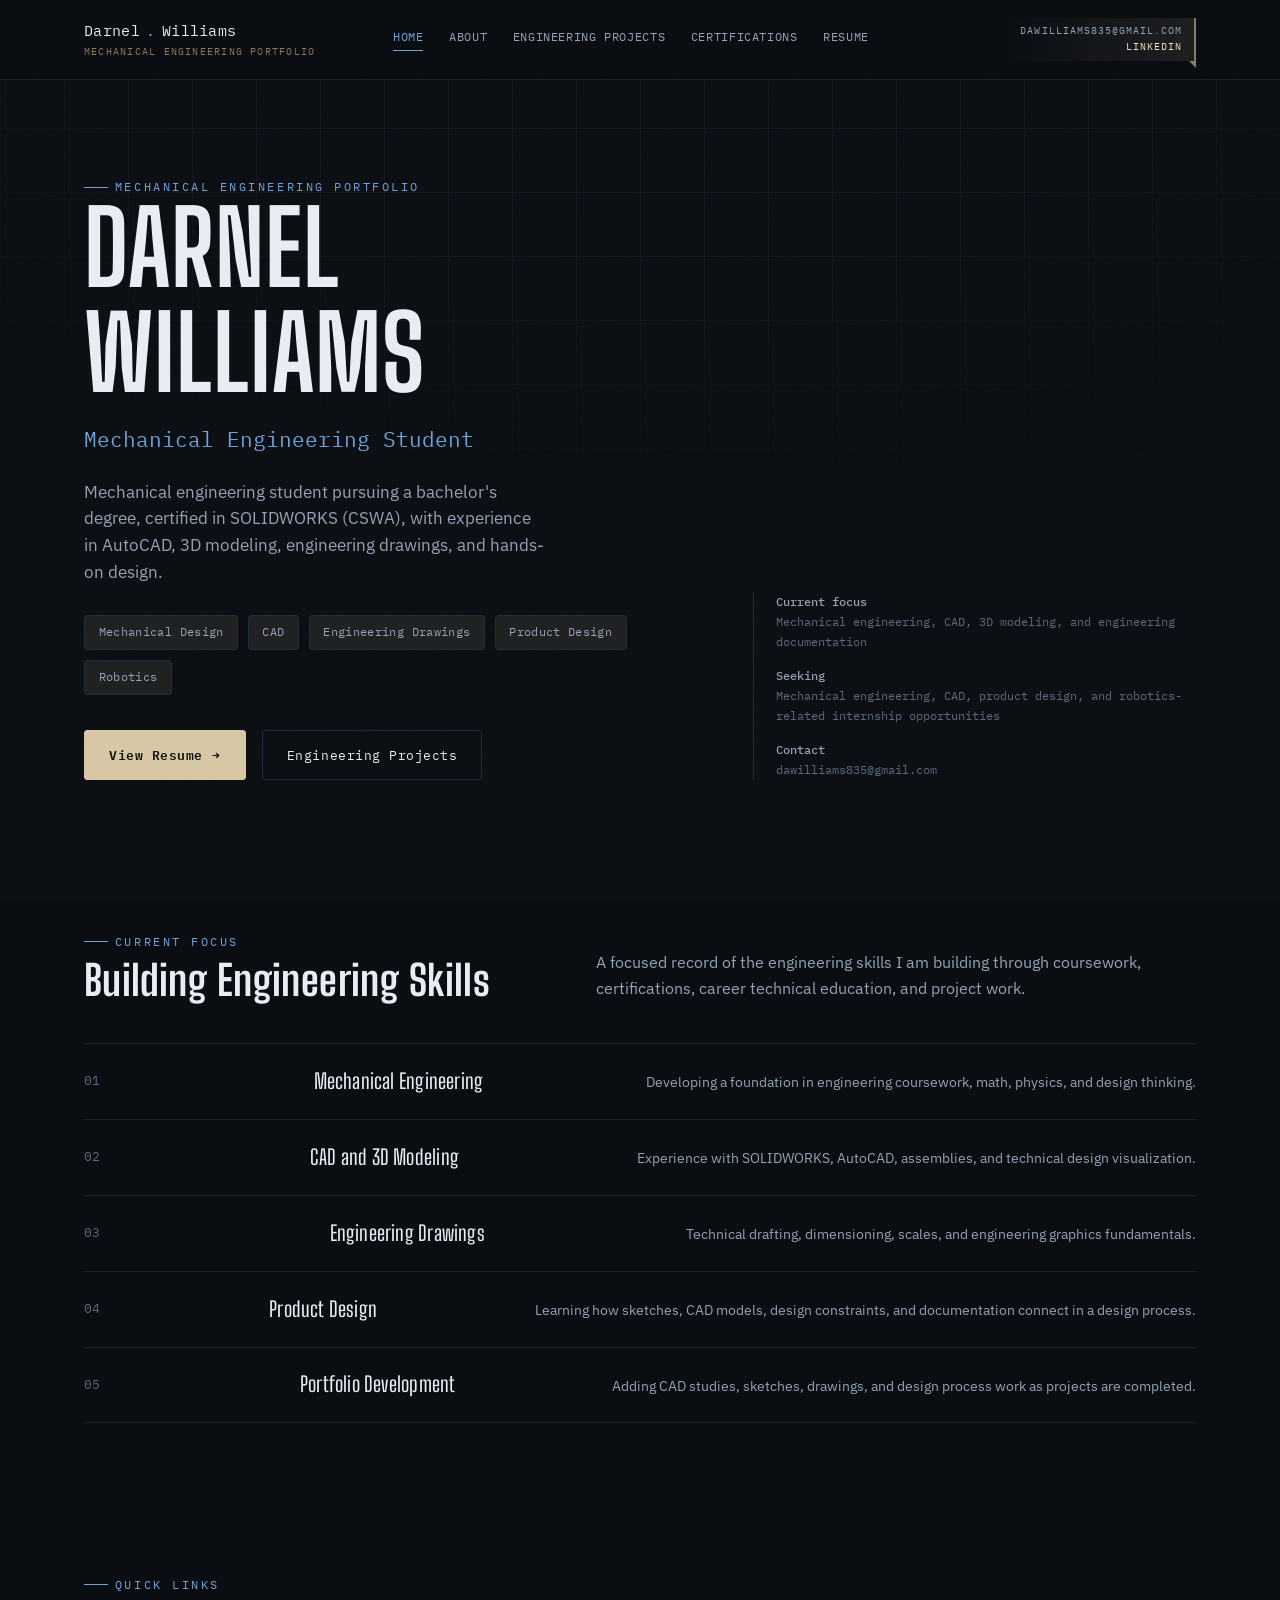
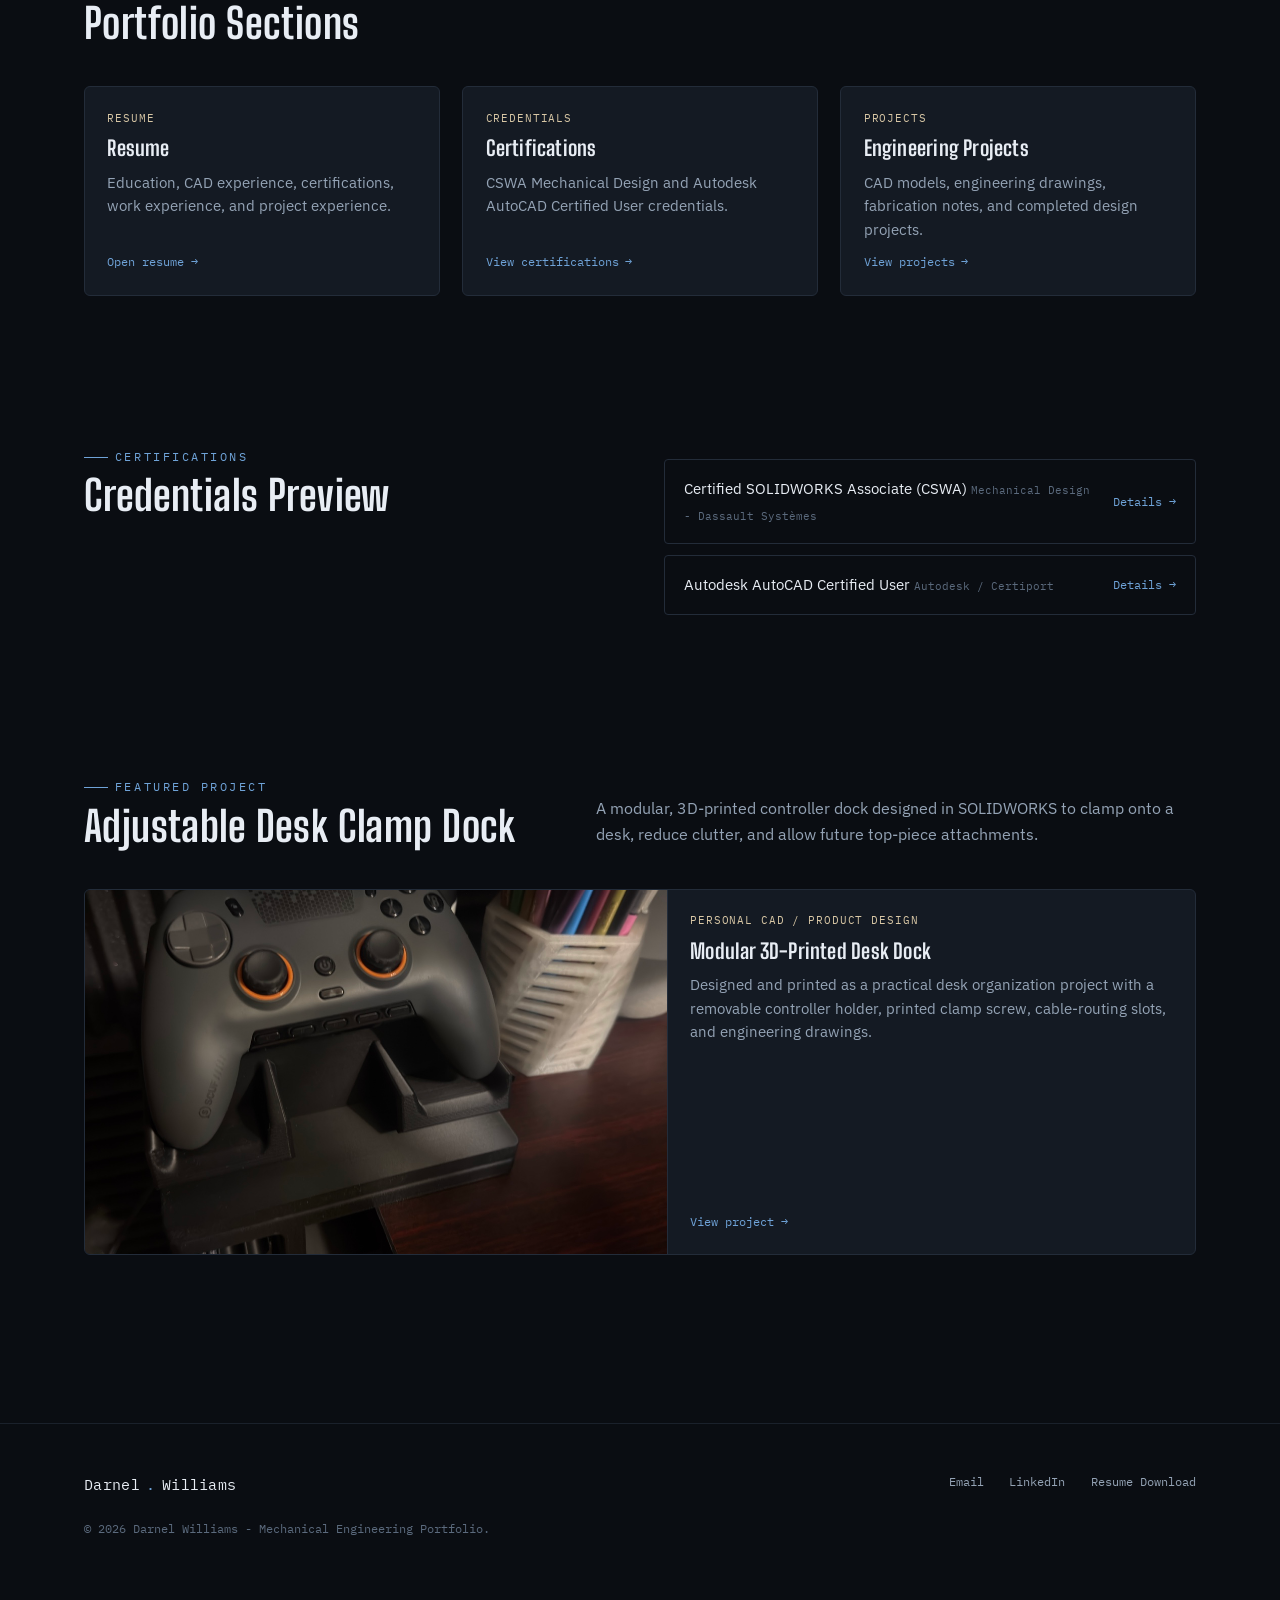
==== commit b1819e2d: "Update resume with portfolio website" ====
--- a/index.html
+++ b/index.html
@@ -198,7 +198,7 @@
       <div class="footer-links">
         <a href="mailto:dawilliams835@gmail.com">Email</a>
         <a href="https://linkedin.com/in/darnelwilliams030106/" target="_blank" rel="noopener">LinkedIn</a>
-        <a href="assets/resume/resume.pdf?v=20260710-kcc-update" download>Resume Download</a>
+        <a href="assets/resume/resume.pdf?v=20260726-portfolio-update" download>Resume Download</a>
       </div>
     </div>
   </footer>
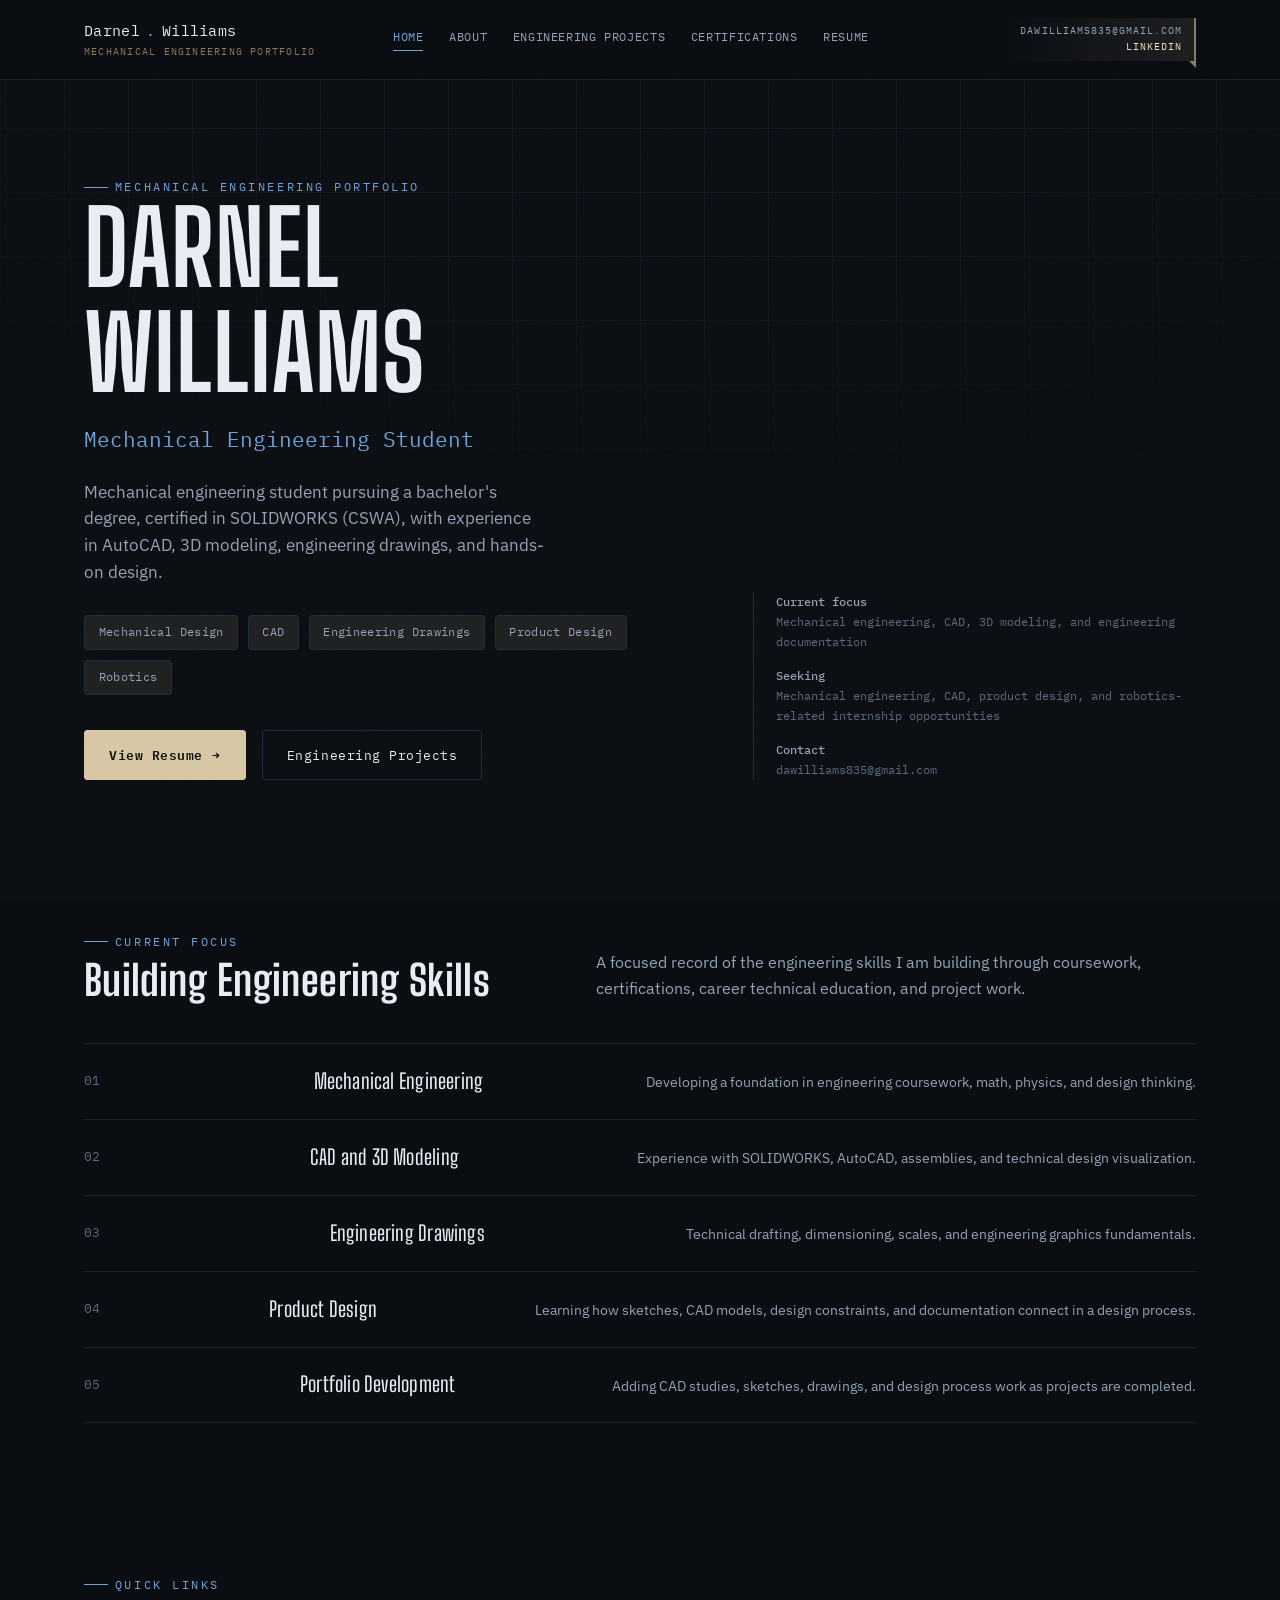
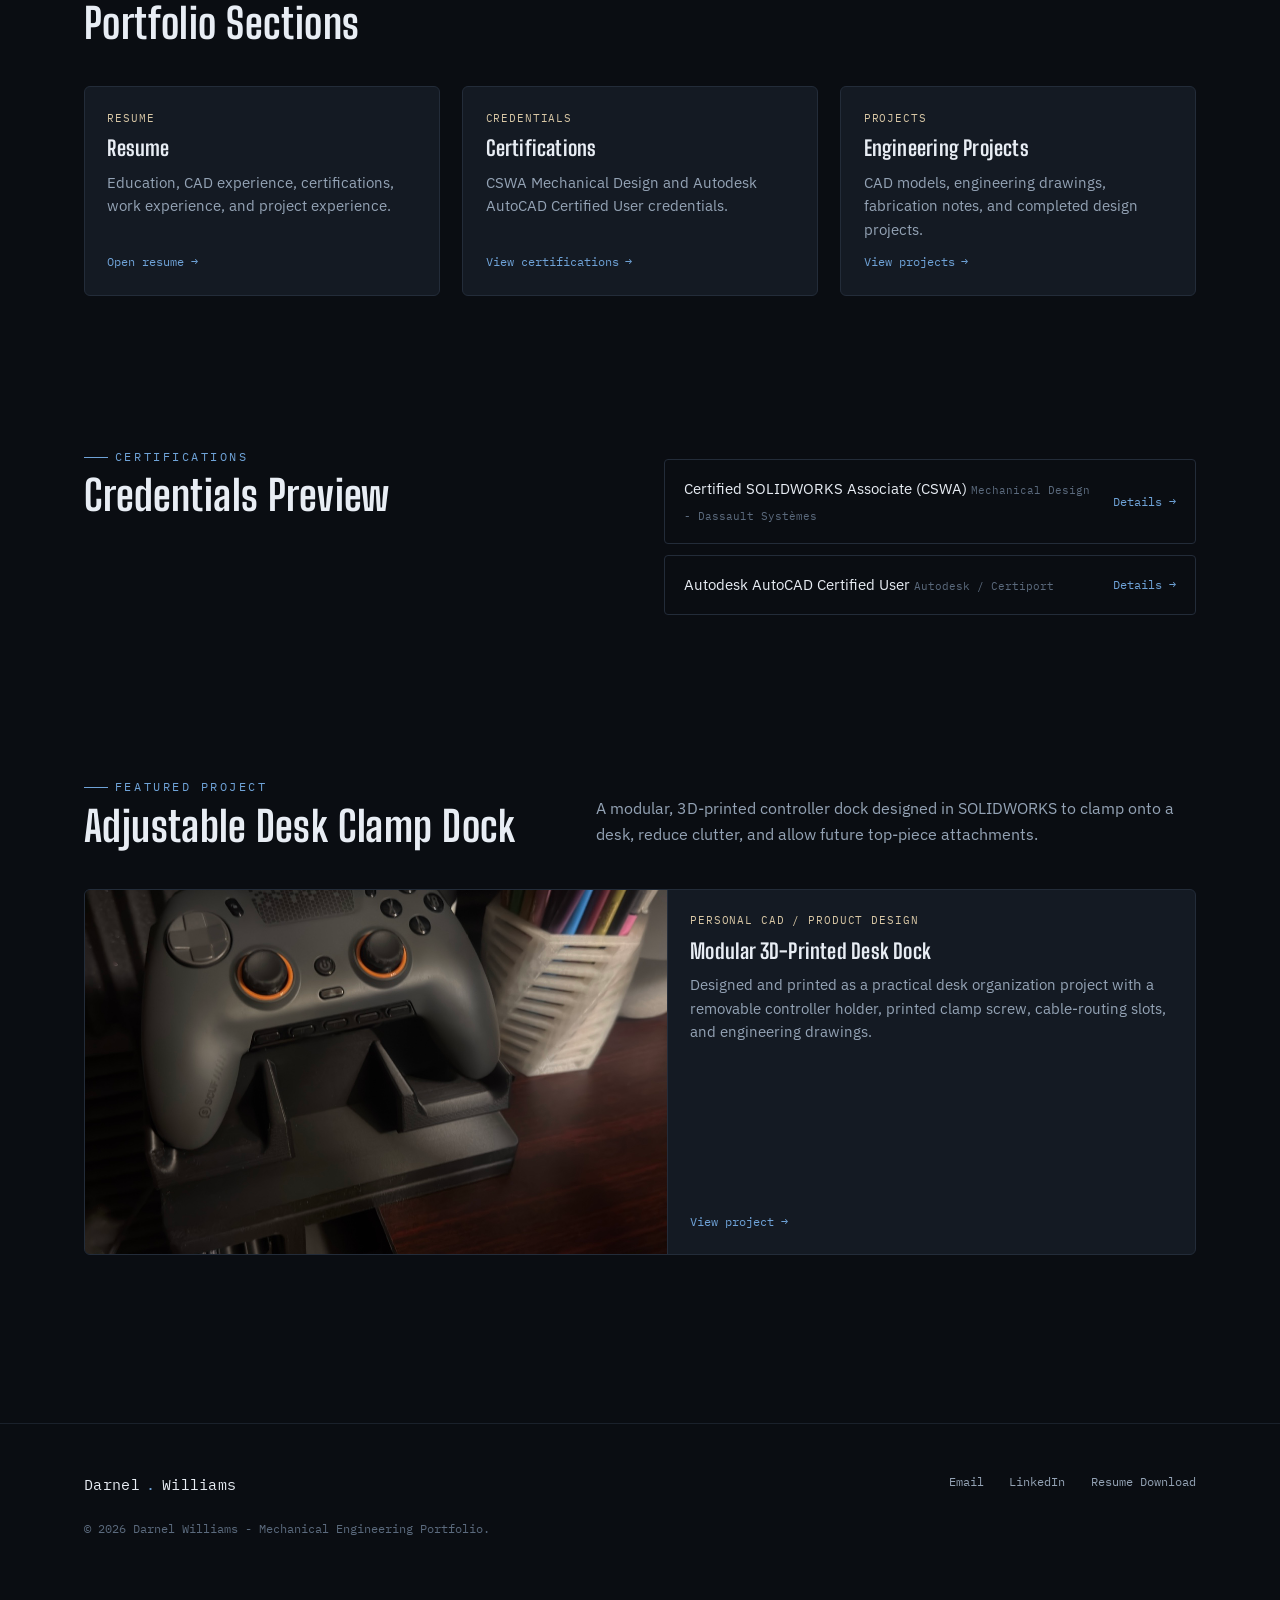
==== commit 41fe1eda: "Fix resume portfolio spelling" ====
--- a/index.html
+++ b/index.html
@@ -198,7 +198,7 @@
       <div class="footer-links">
         <a href="mailto:dawilliams835@gmail.com">Email</a>
         <a href="https://linkedin.com/in/darnelwilliams030106/" target="_blank" rel="noopener">LinkedIn</a>
-        <a href="assets/resume/resume.pdf?v=20260726-portfolio-update" download>Resume Download</a>
+        <a href="assets/resume/resume.pdf?v=20260726-portfolio-fix" download>Resume Download</a>
       </div>
     </div>
   </footer>
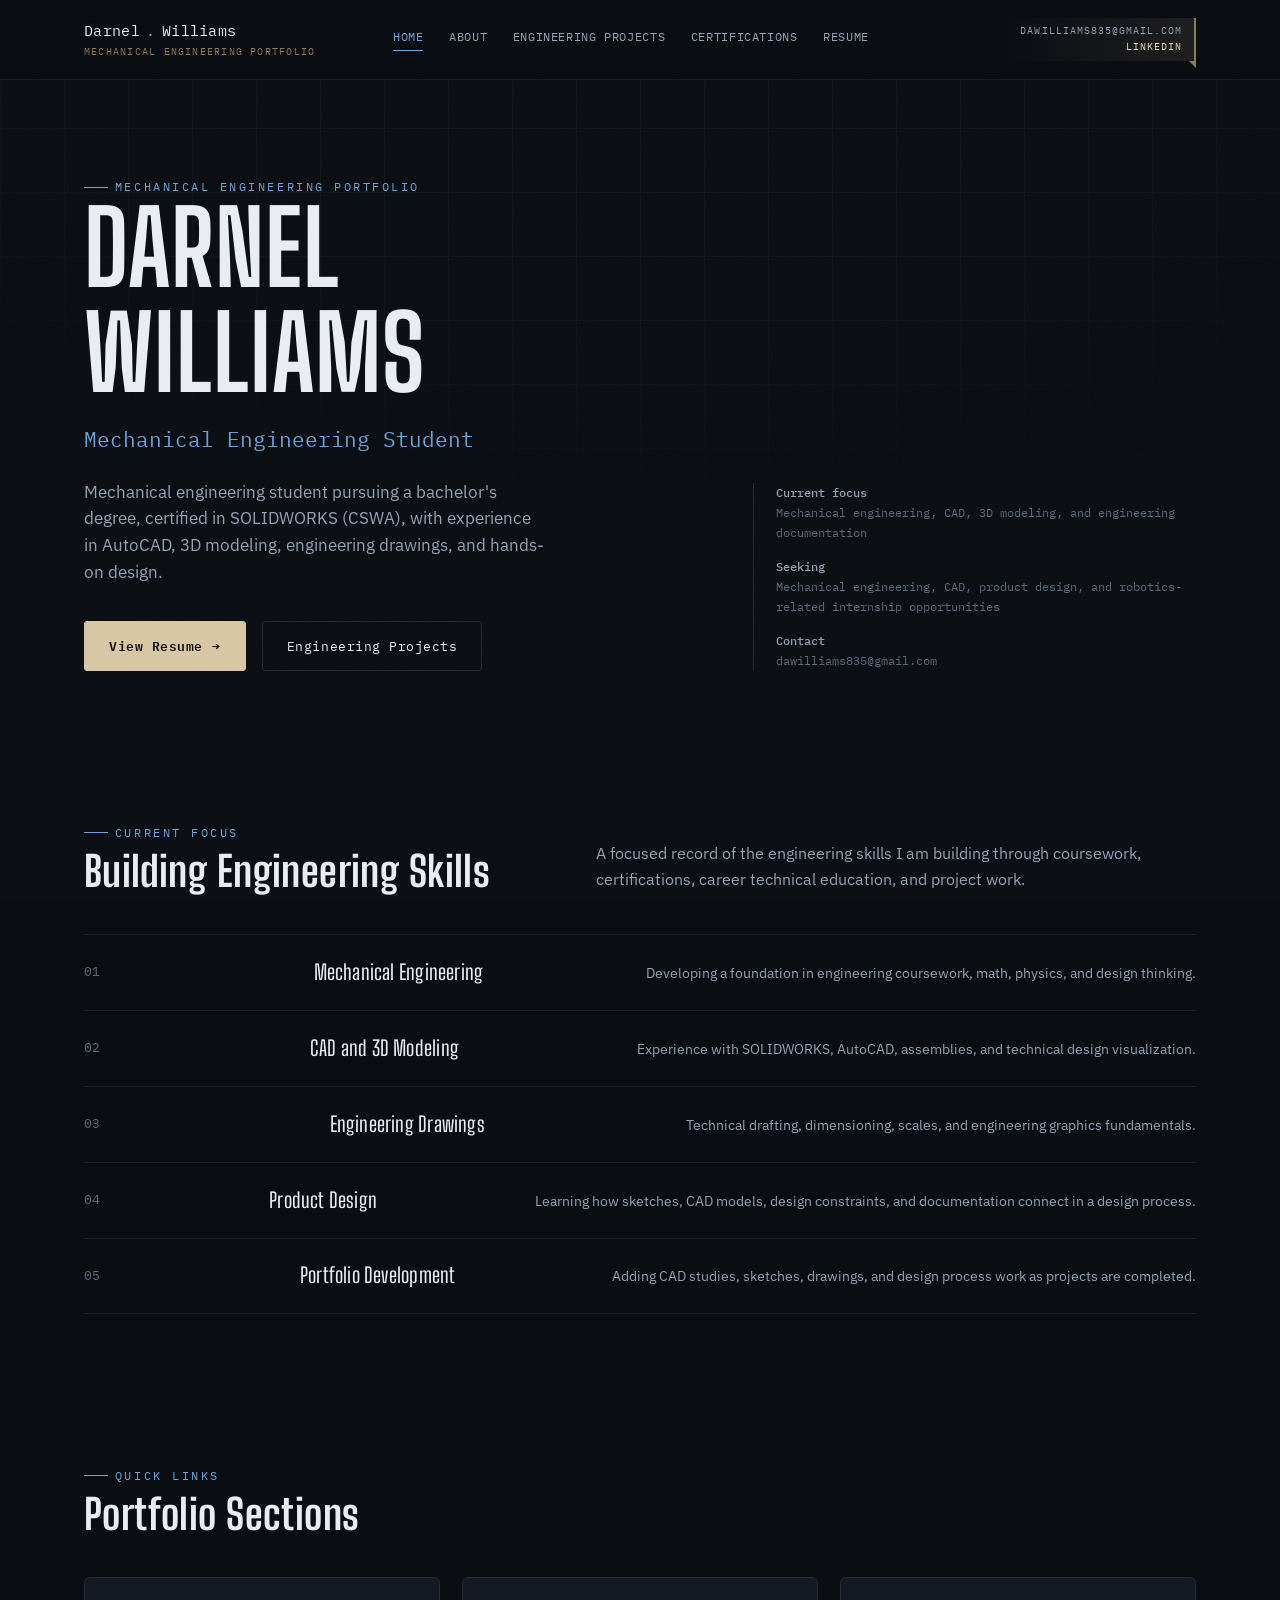
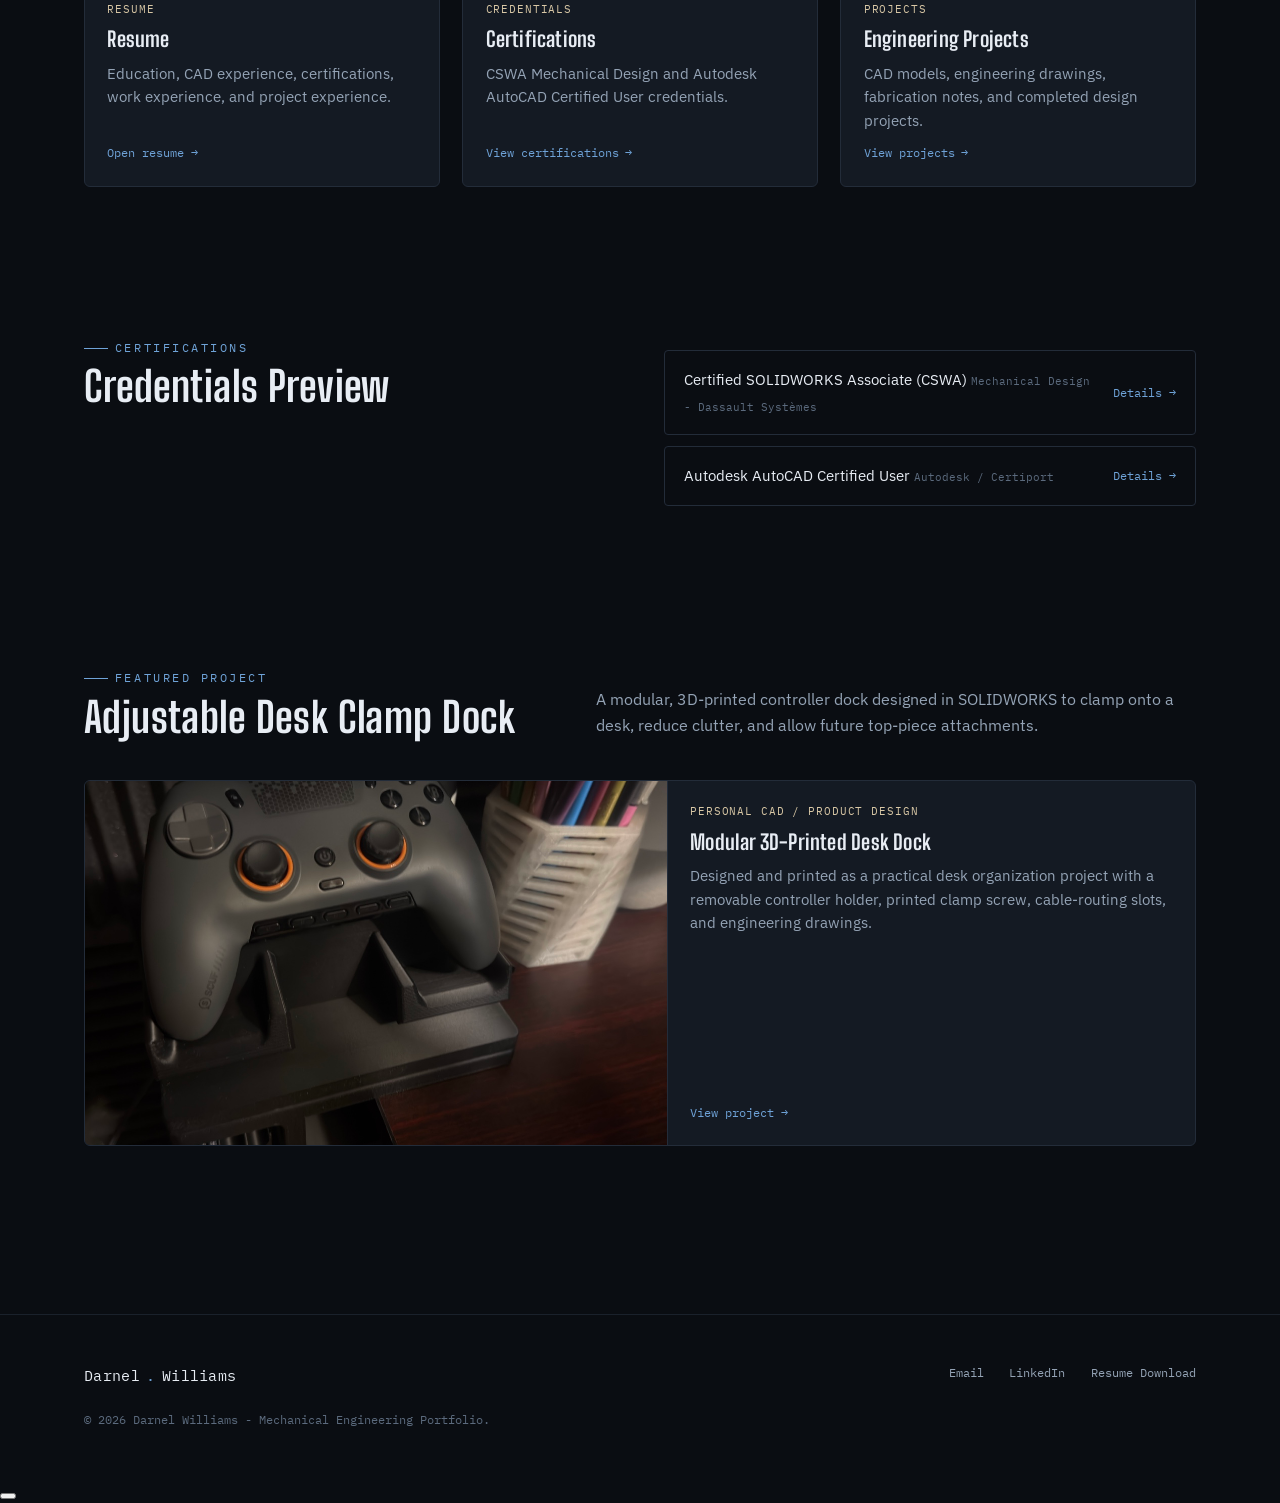
==== commit 2fb1d2e2: "Remove homepage topic tags" ====
--- a/index.html
+++ b/index.html
@@ -44,13 +44,6 @@
           <h1 class="hero-name reveal reveal-delay-1">Darnel<br />Williams</h1>
           <p class="hero-role reveal reveal-delay-2">Mechanical Engineering Student</p>
           <p class="hero-desc reveal reveal-delay-2">Mechanical engineering student pursuing a bachelor's degree, certified in SOLIDWORKS (CSWA), with experience in AutoCAD, 3D modeling, engineering drawings, and hands-on design.</p>
-          <div class="hero-interests reveal reveal-delay-3">
-            <span class="chip">Mechanical Design</span>
-            <span class="chip">CAD</span>
-            <span class="chip">Engineering Drawings</span>
-            <span class="chip">Product Design</span>
-            <span class="chip">Robotics</span>
-          </div>
           <div class="hero-actions reveal reveal-delay-3">
             <a href="resume.html" class="btn btn-primary">View Resume <span class="btn-arrow">&rarr;</span></a>
             <a href="projects.html" class="btn">Engineering Projects</a>
@@ -198,7 +191,7 @@
       <div class="footer-links">
         <a href="mailto:dawilliams835@gmail.com">Email</a>
         <a href="https://linkedin.com/in/darnelwilliams030106/" target="_blank" rel="noopener">LinkedIn</a>
-        <a href="assets/resume/resume.pdf?v=20260726-portfolio-fix" download>Resume Download</a>
+        <a href="assets/resume/resume.pdf?v=20261117-resume" download>Resume Download</a>
       </div>
     </div>
   </footer>
